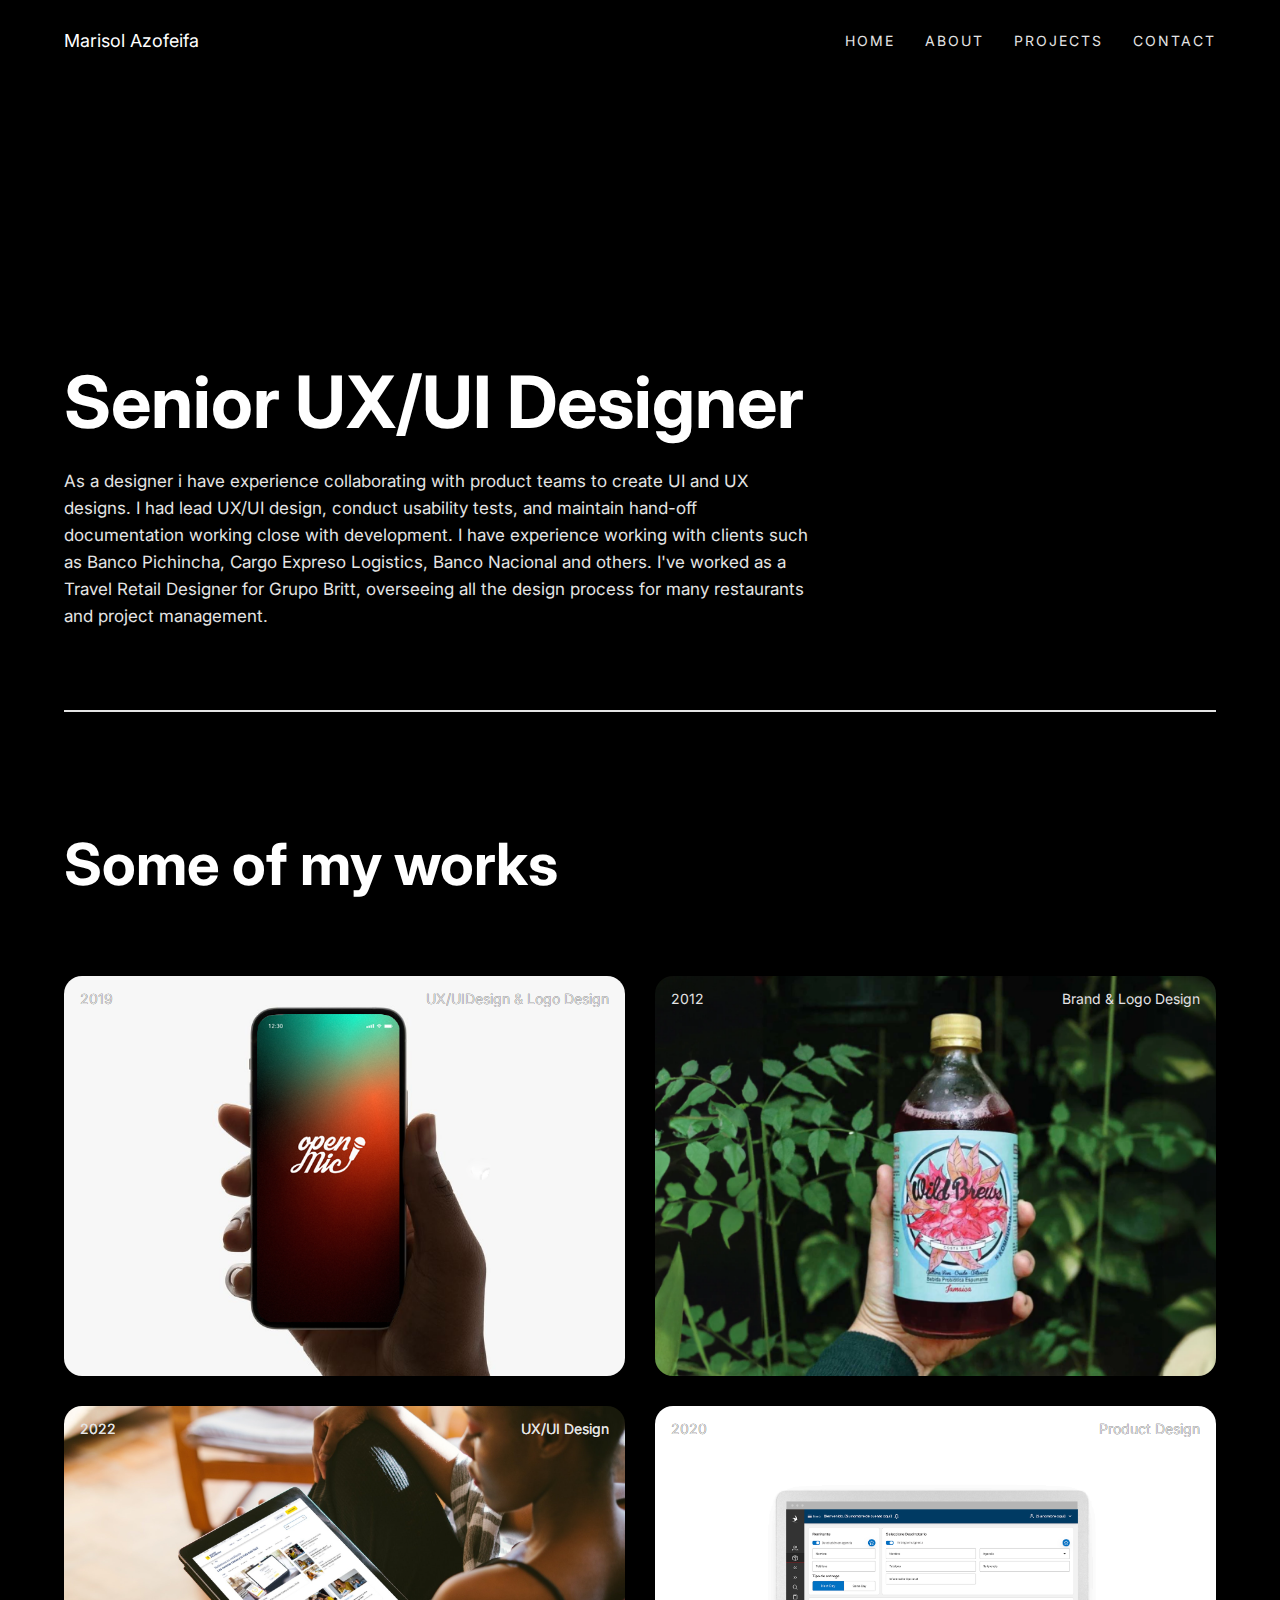
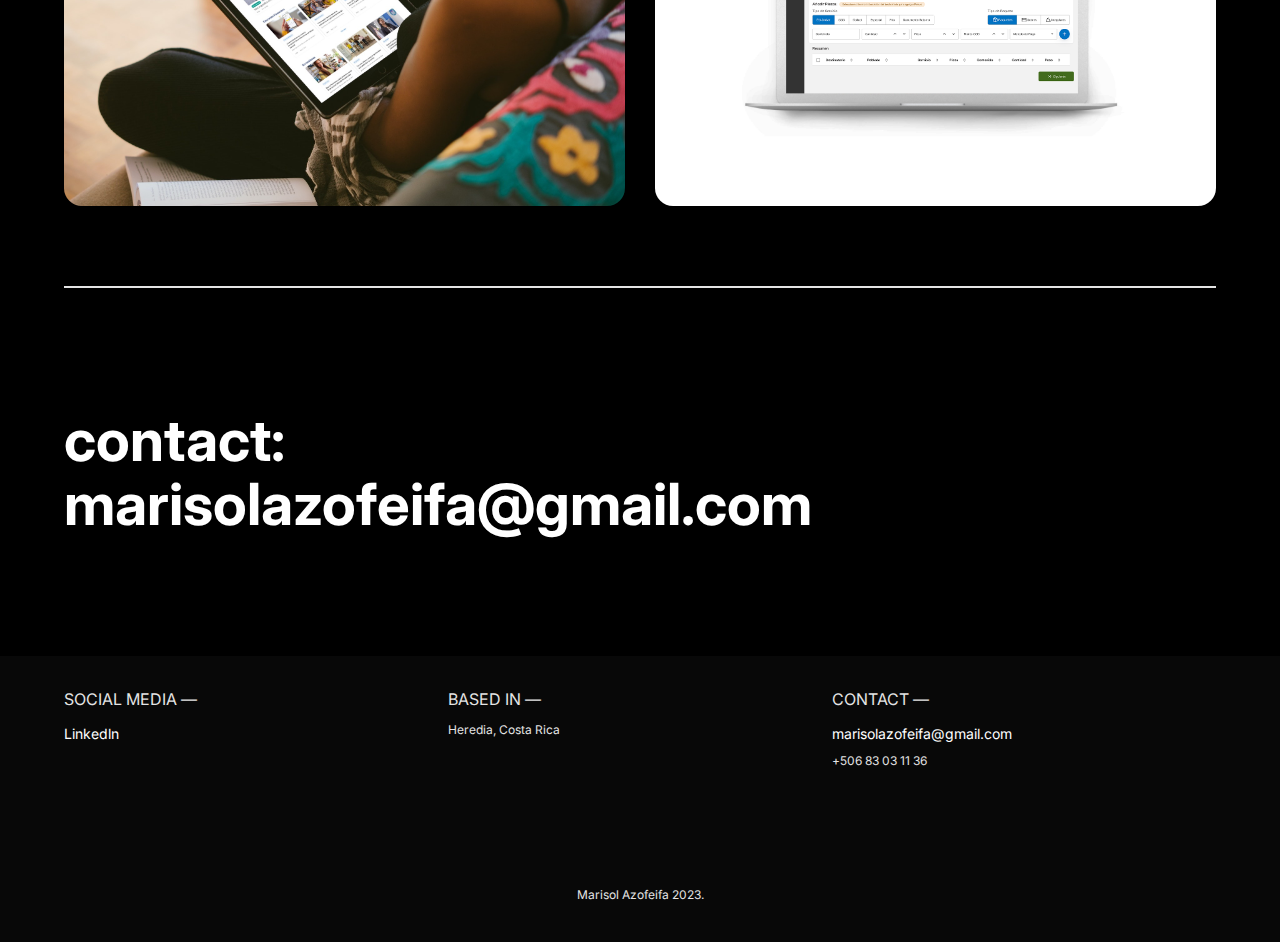
==== index.html @ 4236f593 "intro" ====
<!DOCTYPE html>
<html lang="en">
<head>
    <meta charset="UTF-8">
    <meta http-equiv="X-UA-Compatible" content="IE=edge">
    <meta name="viewport" content="width=device-width, initial-scale=1.0">
    <link rel="icon" type="image/x-icon" href="./img/icono.svg">
    <link rel="stylesheet" href="./styles/reset.css">
    <link rel="preconnect" href="https://fonts.googleapis.com">
    <link rel="preconnect" href="https://fonts.gstatic.com" crossorigin>
    <link href="https://fonts.googleapis.com/css2?family=Inter:wght@100;200;300;400;500;600;700&display=swap" rel="stylesheet">
    <link rel="stylesheet" href="./styles/animate.css">
    <link rel="stylesheet" href="./styles/style.css">
    <title>Marisol Azofeifa</title>
</head>
<body>
    <main class="container">
        <header>
            <nav class="navigation">
                <p>Marisol Azofeifa</p>
                <div>
                    <a href="" class="tarea">Inicio</a>
                    <a href="" class="tarea">CV</a>
                    <a href="" class="tarea">Proyectos</a>
                    <a href="" class="tarea">Contacto</a>
                    <a href="" class="cv">Home</a>
                    <a href="./about.html" class="cv">About</a>
                    <a href="./projects.html" class="cv">Projects</a>
                    <a href="#contacto" class="cv">Contact</a>
                    
                </div>
            </nav>
        </header>
        <div class="animate__animated animate__fadeInUp">
            <section class="presentation">
                <h1>Senior UX/UI Designer</h1>
                <p class="cv">As a designer i have experience collaborating with product teams to create UI and UX designs. I had lead UX/UI design, conduct usability tests, and maintain hand-off documentation working close with development. I have experience working with clients such as Banco Pichincha, Cargo Expreso Logistics, Banco Nacional and others. I've worked as a Travel Retail Designer for Grupo Britt, overseeing all the design process for many restaurants and project management. </p>
            </section>
            <section class="projects">
                <h2 class="sub-title cv">Some of my works</h2>
                <div class="gallery">
                    <!--OPEN MIC-->
                    <div class="c-project">
                        <a href="./projects/openmic.html" class="info-project">
                            <div class="over white">
                                <p>2019</p>
                                <p>UX/UIDesign & Logo Design</p>
                            </div>
                        </a>
                        <div class="default-project">
                            <div class="over">
                                <p>2019</p>
                                <p>UX/UIDesign & Logo Design</p>
                            </div>
                            <img loading="lazy" class="img" src="./img/openmic.png" alt="app stand up">
                        </div>
                    </div>
                    <!--WILD BREWS-->
                    <div class="c-project">
                        <a  href="./projects/wildbrews.html" class="info-project">
                            <div class="over white">
                                <p>2012</p>
                                <p>Brand & Logo Design</p>
                            </div>
                            <div>
                                
                            </div>
                        </a>
                        <div class="default-project">
                            <div class="over">
                                <p>2021</p>
                                <p>Brand & Logo Design</p>
                            </div>
                            <img loading="lazy" class="img" src="./img/wildbrews.png" alt="wildbrews">
                        </div>
                    </div>
                    <!--Banco-->
                    <div class="c-project">
                        <a href="./projects/banco.html" class="info-project">
                            <div class="over white">
                                <p>2022</p>
                                <p>UX/UI Design</p>
                            </div>
                            <div>
                            </div>
                        </a>
                        <div class="default-project">
                            <div class="over white">
                                <p>2022</p>
                                <p>UX/UI Design</p>
                            </div>
                            <img loading="lazy" class="img" src="./img/cover-pichi.jpg" alt="blog">
                        </div>
                    </div>
                    <!--CARGO-->
                    <div class="c-project">
                        <a href="./projects/cargo.html" class="info-project">
                            <div class="over white">
                                <p>2020</p>
                                <p>Product Design</p>
                            </div>
                            <div>
                            </div>
                        </a>
                        <div class="default-project">
                            <div class="over">
                                <p>2020</p>
                                <p>Product Design</p>
                            </div>
                            <img loading="lazy" class="img" src="./img/cargo-portada.png" alt="cargo">
                        </div>
                    </div>
                </div>
            </section>
            <section id="contacto"class="contact scroll-margin">
                <h2 class="sub-title cv">contact:</h2>
                <h2><a class="sub-title a-normal" href="mailto:marisolazofeifa@gmail.com">marisolazofeifa@gmail.com</a></h2></h2>
            </section>
        </div>
        
    </main>
    <footer>
        <section class="animate__animated animate__fadeIn grid-footer">
            <div class="footer-item">
                <h3 class="cv">Social Media —</h3>
                <h3 class="tarea">Redes Sociales—</h3>
                <a class="a-normal" href="https://www.linkedin.com/in/marisol-azofeifa/" target="_blank" >Linkedln</a>
            </div>
            <div class="footer-item">
                <h3 class="cv">Based In —</h3>
                <h3 class="tarea">Me encuentro en—</h3>
                <p>Heredia, Costa Rica</p>
            </div>
            <div class="footer-item">
                <h3 class="cv">Contact —</h3>
                <h3 class="tarea">Contacto—</h3>
                <a class="a-normal" href="mailto:marisolazofeifa@gmail.com">marisolazofeifa@gmail.com</a>
                <p>+506 83 03 11 36</p>
            </div>
        </section>
        <p class="caption">Marisol Azofeifa 2023.</p>
    </footer>
    
</body>
</html>
---- styles/style.css ----
:root{
    --background-animation: #000;
    --background-icon: rgb(255, 230, 0);
    --noventadegrees:'1.5deg';
    --color-background: #000;
    --color-text-primary: #FFF;
    --color-text-secondary: #e4e4e4;
    --color-gray: #0F0E0E;
    --color-dark-gray: #080808;
    --scale: 3; 
    --animate-duration: 1500ms;
    --gap-botton: 120px
    
}
html{
    scroll-padding-top: 0rem;
    scroll-behavior: smooth;
}

/* width, height, and background color for the scrollbar track */
::-webkit-scrollbar {
    width: 10px;
    height: 10px;
    background: var(--color-text-secondary);
  }
  
  /* color, width, and background color for the scrollbar thumb */
::-webkit-scrollbar-thumb {
    width: 10px;
    height: 10px;
    background: linear-gradient(180deg, #EF32D9 0%, #008C8A 100%);
    border-radius: 10px;
}


body{
    font-weight: 400;
    color: var(--color-text-primary);
    background: var(--color-background);
    font-size: 14px;
    line-height: 1.5;
    display: flex;
    flex-direction: column;
    justify-content: start;
    align-items: center;
    font-family: 'Inter', sans-serif;
}

.white{
    color: var(--color-text-secondary) !important;
}

.grid{
    display: flex;
    gap: 1rem;
}
.plus{
    display: flex;
    justify-content: center;
    align-items: center;
    height: calc(24px * var(--scale));
    width: calc(24px * var(--scale));
    background-color: var(--background-icon);
    border-radius: calc(24px * var(--scale));
    position: relative;
}
.plus-01{
    display: inherit;
    width: calc(16px * var(--scale));
    height: calc(2px * var(--scale));
    background-color: var(--background-animation);
    border-radius: calc(2px * var(--scale));
}
.plus-02{
    position: absolute;
    display: inherit;
    width:  calc(2px * var(--scale));
    height: calc(16px * var(--scale));
    background-color: var(--background-animation);
    border-radius: calc(2px * var(--scale));
}
.plus:hover{
    animation: plus-to-x 100ms ease-in 0s 1 alternate  forwards;
}
@keyframes plus-to-x {
    from {
        transform: rotate(0deg);
    }
    to {
        transform: rotate(45deg)
    }
}

.x{
    display: flex;
    justify-content: center;
    align-items: center;
    height: calc(24px * var(--scale));
    width: calc(24px * var(--scale));
    background-color: var(--background-icon);
    border-radius: calc(24px * var(--scale));
    position: relative;
}
.x-01{
    display: inherit;
    width: calc(16px * var(--scale));
    height: calc(2px * var(--scale));
    background-color: var(--background-animation);
    border-radius: calc(2px * var(--scale));
    transform: rotate(45deg)
}
.x-02{
    position: absolute;
    display: inherit;
    width:  calc(2px * var(--scale));
    height: calc(16px * var(--scale));
    background-color: var(--background-animation);
    border-radius: calc(2px * var(--scale));
    transform: rotate(45deg)
}
.x:hover{
    animation: x-to-plus 100ms ease-in 0s 1 alternate  forwards;
}
@keyframes x-to-plus {
    from {
        transform: rotate(0deg);
    }
    to {
        transform: rotate(45deg)
    }
}

.menu{
    display: flex;
    justify-content: center;
    align-items: center;
    flex-direction: column;
    gap:calc(2px * var(--scale)) ;
    height: calc(24px * var(--scale));
    width: calc(24px * var(--scale));
    background-color: var(--background-icon);
    border-radius: calc(24px * var(--scale));
    position: relative;
}

.menu span{
    display: inherit;
    width: calc(16px * var(--scale));
    height: calc(2px * var(--scale));
    background-color: var(--background-animation);
    border-radius: calc(2px * var(--scale));
}

.menu:hover{
    animation: menu 100ms ease-in 0s 1 alternate  forwards;
}


@keyframes menu {
    from {
        transform: rotate(0deg);
    }
    to {
        transform: rotate(45deg)
    }
}


.container{
    max-width: 1300px;
    width: 95%;
    display: flex;
    justify-content: center;
    flex-direction: column;
}

.navigation{
    display: flex;
    justify-content: space-between;
    height: 82px;
    align-items: center;
}

.navigation p{
    font-size: 18px;
    line-height: 18px;
}
.navigation div {
    display: flex;
    gap: 30px;
    justify-content: end;
}

.navigation div a{
    font-size: 14px;
    line-height: 14px;
    letter-spacing: 2px;
    text-transform: uppercase;
    color: var(--color-text-secondary);
    text-decoration: none;
}

.navigation div a:hover {
    animation: pulse; /* referring directly to the animation's @keyframe declaration */
    animation-duration: 2s; /* don't forget to set a duration! */
}

.presentation{
    height: 70vh;
    border-bottom: 2px solid var(--color-text-secondary);
    display: flex;
    justify-content: flex-end;
    flex-direction: column;
    gap: 30px;
}

.presentation h1{
    font-weight: 700;
    font-size: 72px;
    line-height: 72px;
}

.presentation h3{
    font-weight: 700;
    font-size: 36px;
    line-height: 36px;
}



.presentation p {
    font-weight: 400;
    font-size: 17px;
    line-height: 27px;
    color: var(--color-text-secondary);
    padding-bottom: 80px;
    max-width: 750px;
}

.sub-title{
    font-weight: 700;
    font-size: 58px;
    line-height: 64px;
    max-width: 700px;
    margin-top: var(--gap-botton);
}

.gallery{
    padding: 80px 0;
    display: grid;
    grid-template-columns: 1fr 1fr;
    gap: 30px;
    width: 100%;
}

.gallery div{
    height: 400px;
    width: 100%;
    border-radius: 18px;
}

.projects{
    border-bottom: 2px solid var(--color-text-secondary);
}

.c-project{
    position: relative;
    overflow: hidden;
}

.c-project div{
    position: absolute;
    width: 100%;
    height: 100%;
}

.c-project a{
    position: absolute;
    width: 100%;
    height: 100%;
}

.info-project{
    z-index: 2;
    position: relative;
}


.c-project:hover .info-project{
    z-index: 2;
    animation: view-overlay 400ms ease-in-out 0s 1 alternate forwards;
    background-blend-mode: multiply;
    cursor: pointer;
    color: var(--color-text-secondary) !important;
}

@keyframes view-overlay {
    from {
        visibility: hidden;
    }
    0%{
        background-color:rgba(139, 139, 139, 0.9);
      
    }
    50%{
        background-color: rgba(134, 134, 134, 0.76);
      
    }
    100%{
        background-color: rgba(21, 21, 21, 0.76);
      
    }
    to {
        visibility: visible;
      
    }
}

.default-project{
    position: relative;
}
.over{
    position: absolute;
    z-index: 1;
    color: var(--color-gray);
    display: flex;
    width: 100%;
    justify-content: space-between;
    padding: 16px;
    font-size: 14px;
    line-height: 14px;
}



.img{
    object-fit: cover;
    height: 100%;
    width: 100%;
}

footer{
    width: 100%;
    display: flex;
    justify-content: center;
    align-items: center;
    flex-direction: column;
    background-color: var(--color-dark-gray);
    color: var(--color-text-secondary);
}

.grid-footer{
    padding-top: 30px;
    display: grid;
    grid-template-columns: 1fr 1fr 1fr;
    width: 100%;
    max-width: 1300px;
    width: 90%;
    padding-bottom: var(--gap-botton);
}

.grid-footer h3{
    font-weight: 400;
    font-size: 16px;
    line-height: 27px;
    text-transform: uppercase;
}

.grid-footer p{
    font-weight: 400;
    font-size: 12px;
    line-height: 14px;
}

.caption{
    font-weight: 400;
    font-size: 12px;
    line-height: 14px;
    padding-bottom: 40px;
}

.contact{
    padding-bottom: var(--gap-botton);
}

.footer-item{
    display: flex;
    flex-direction: column;
    gap: 10px;
}

.cv{
    display: flex;
}
.tarea{
    display: none;
}

.presentation-about{
    height: auto;
}
.presentation-about h1{
    padding-top: 30px;
}

/* Utils */

.color-blue {
    color: var(--color-accent);
}

.pb-20 {
    padding-bottom: 20px !important;
}
.mt-10 {
    margin-top: 10px;
}
.mt-40 {
    margin-top: 40px;
}
.mt-80 {
    margin-top: 80px;
}
.mb-120 {
    margin-bottom: 100px;
}
.mb-40 {
    margin-bottom: 40px;
}
.p-absolute{
    position: absolute;
}
.p-fixed{
    position: fixed;
}


.about-me p span{
    font-weight: 500;
    font-size: 2.4rem;
    line-height: 3.6rem;
}

.scroll-margin{
    scroll-margin-block-start: 6rem;
}

.container {
    width: 90%;
    max-width: 130rem;
    position: relative;
    display: flex;
}

.content{
    margin-left: 25rem;
}

.layout{
    display: grid;
    grid-template-columns: 1fr 3fr;
}
.menu{
    display: flex;
    flex-direction: column;
}

.menu a {
    font-weight: 500;
    letter-spacing: -0.08rem;
    text-decoration: none;
    color: var(--color-disable);
}

.menu a:hover {
    color: var(--color-almostWhite);
}

.menu a:focus {
    color: var(--color-accent);
    
}

.headline-1{
    font-family: 'Archivo';
    font-style: normal;
    font-weight: 900;
    font-size: 4.8rem;
    line-height: 1.1;
    letter-spacing: -0.08rem;
}

.grid-preview{
    display: grid;
    grid-template-columns: 1fr 1fr;
    gap: 1rem;
}

.grid-preview div {
    overflow: hidden;
    height: 36rem;
}
.grid-preview div img {
    object-fit: cover;
    height: 100%;
    width: 100%;
}

.grid-cv{
    display: grid;
    grid-template-columns: 1fr 3fr;
    gap: 1rem;
}

.description p,ul li {
    font-style: normal;
    font-weight: 500;
    font-size: 16px;
    line-height: 1.5;
    color: var(--color-text-secondary);
    max-width: 600px;
}

#cv{
    padding-bottom: var(--gap-botton);
}
.arrow{
    width: 100%;
    display: flex;
    justify-content: space-between;
    align-items: center;
}

.arrow h2{
    margin: 0 !important;
}

.arrow a img{
    object-fit: contain;
}
.arrow a{
    position: fixed;
    right: 100px;
}

.fija{
    width: 100%;
    display: flex;
    justify-content: flex-end;
    align-items: center;
    padding-bottom: 60px;
}

.fija h2{
    margin: 0 !important;
}

.fija a img{
    object-fit: contain;
}
.fija a{
    right: 100px;
}

.width-85{
    width: 85%;
    padding: 0 0 80px;
    border-bottom: none ;
}

.color a{
    background-color: #1d1d1d;
    padding: 10px;
    border-radius: 40px;
    width: 50px;
    right: 50px;
}


.parallax {
    height: 500px;
    background-attachment: fixed;
    background-position: center;
    background-repeat: no-repeat;
    background-size: cover;
}
.p-open {background-image: url('../img/smartmock.png'); height: 700px;}
.p-cargo {background-image: url('../img/cargo-portada.png'); height: 550px;}
.p-cargo2 {background-image: url('../img/Preimpreso.jpg'); height: 550px;}
.p-about {background-image: url('../img/dibujo01.jpg'); height: 550px;}
.p-about2 {background-image: url('../img/pintura.jpg'); height: 550px;}
.p-banru {background-image: url('../img/banrural02.png'); height: 550px;}
.p-wild {background-image: url('../img/wildbrews.png');}
.p-banco{ background-image: url('../img/Blog.png');}
.p-arch{ background-image: url('../img/arqui07.png');}
.p-ecom1{ background-image: url('../img/ecomparallax.png');}
.p-ecom2{ background-image: url('../img/arqui07.png');}

.pdf{
    display: flex;
    gap: 30px;
}
.pdf button{
    border-radius: 50px;
    padding: 0 30px;
    border: 4px solid;
    background-color: var(--color-gray);
    color: var(--color-text-primary);
    font-size: 12px;
}
.pdf:hover button:hover{
    background-color: var(--color-background); 
    cursor: pointer;
}
.content {
    position: relative;
    z-index: 1;
    top: 50%;
    transform: translateY(-50%);
    text-align: center;
}

.a-normal{
    text-decoration: none;
    color: var(--color-text-primary);
}
.a-normal:hover{
    text-decoration: none;
    color: var(--color-text-secondary);
}

.img-landing{
    width: 100%;
    height: 600px;
    overflow: scroll;
}

.img-landing img{
    width: 100%;
}

.img-landing-2{
    width: 100%;
}

.img-landing-2 img{
    width: 100%;
}

.demo{
    padding: 20px 0;
    font-size: 14px
}
@media screen and (max-width: 1050px) {
    .sub-title{
      font-size: 50px;
      line-height: 1.2;
    }
    .c-project{
        height: 300px !important;
    }
    .presentation h1{
        font-size: 60px;
        line-height: 60px;
    }
    :root{
        --gap-botton: 60px  
    }
    .arrow a{
        height: 50px;
        width: 50px;
        right: 50px;
    }
    .description p,ul li {
        max-width: 450px;
    }
    .parallax {
        height: 300px;
    }
    
  }
@media screen and (max-width: 750px) {
    .sub-title{
        font-size: 30px;
        line-height: 1.2;
    }
    .grid-footer{
        grid-template-columns: 1fr ;
    }
    .gallery{
        grid-template-columns: 1fr ;
    }
    .c-project{
        height: 250px !important;
    }
    .presentation h1{
        font-size: 40px;
        line-height: 40px;
    }
    .grid-cv{
        grid-template-columns: 1fr ;
    }
    .arrow a{
        height: 30px;
        width: 30px;
        right: 50px;
        display: none;
    }
    .description p,ul li {
        max-width: 300px;
    }
    .navigation{
        flex-direction: column;
        justify-content: center;
        gap: 10px;
    }
    .navigation div{
        gap: 5px;
    }
    .navigation div a{
        font-size: 12px;
        
    }
    .presentation{
        height: 100%;
    }
    .width-85 {
        width: 100%;
    }
    .mt-80{
        margin-top: 40px;
    }

}
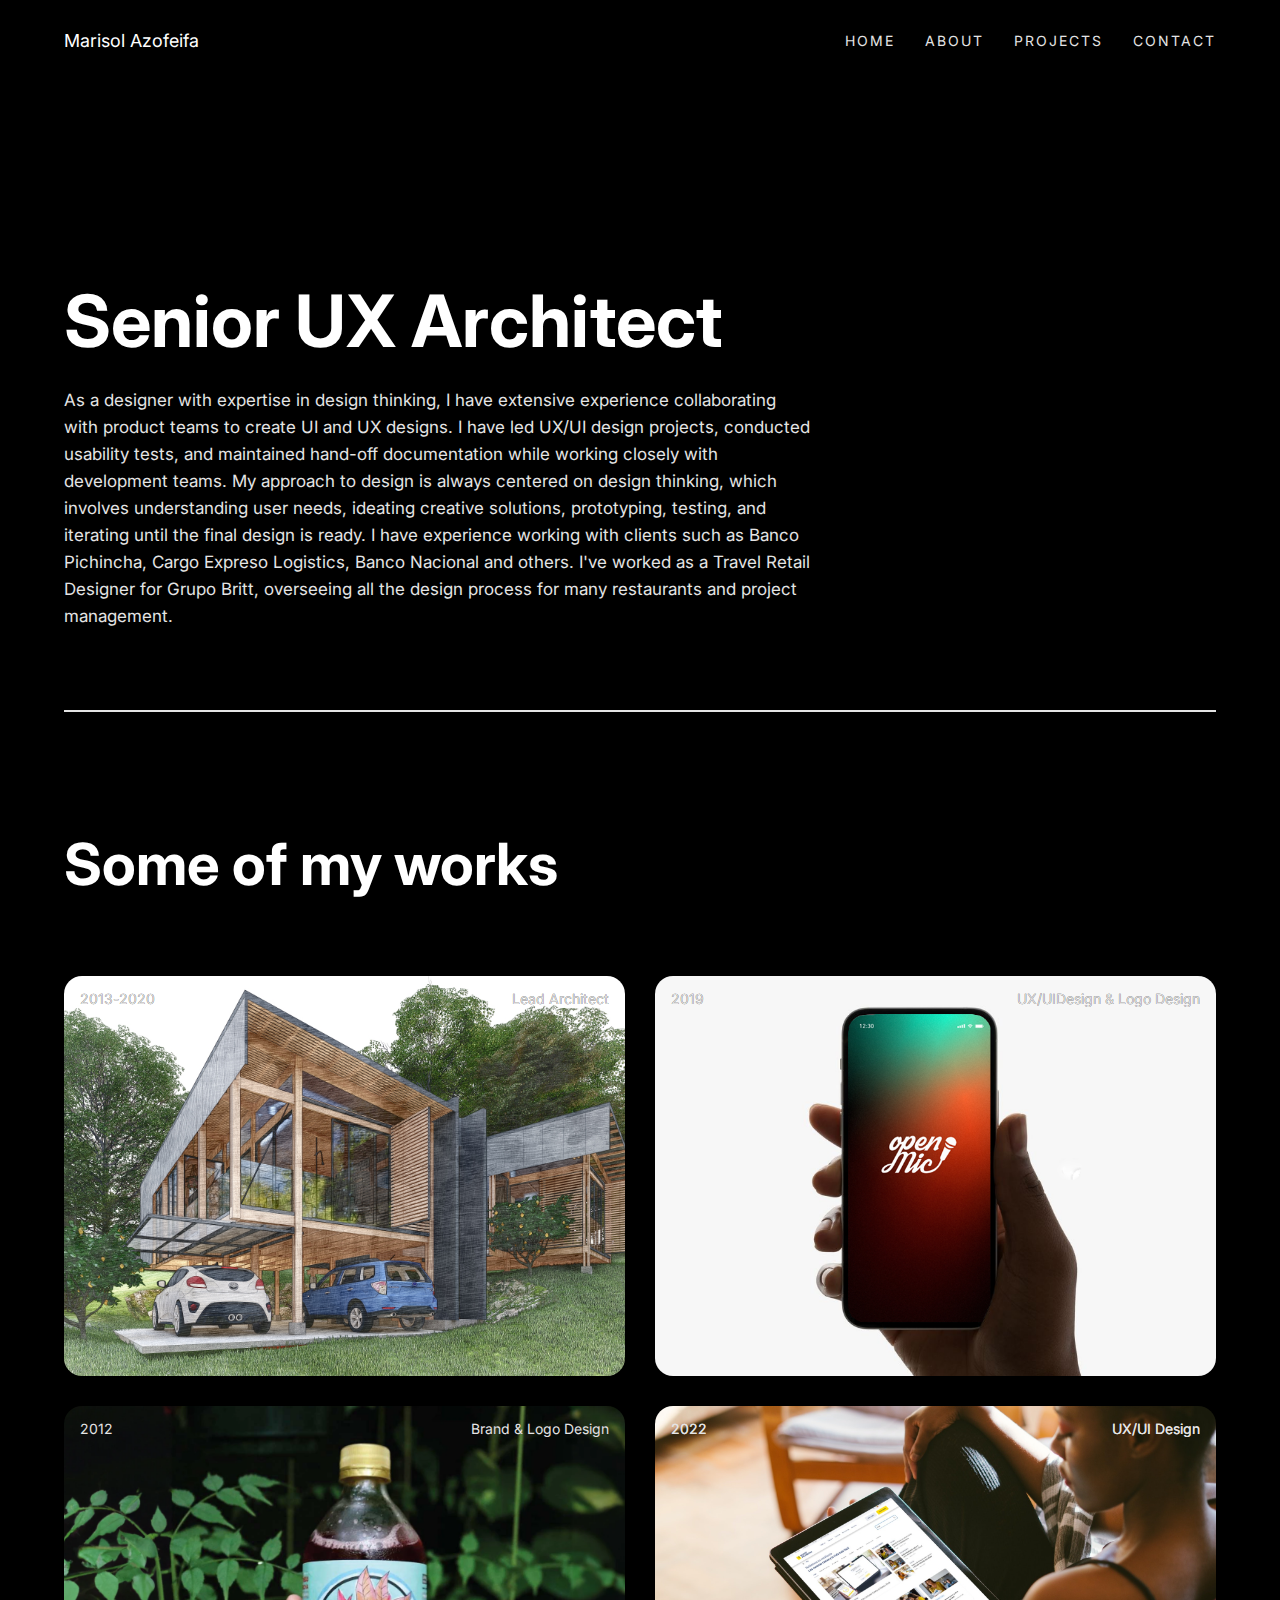
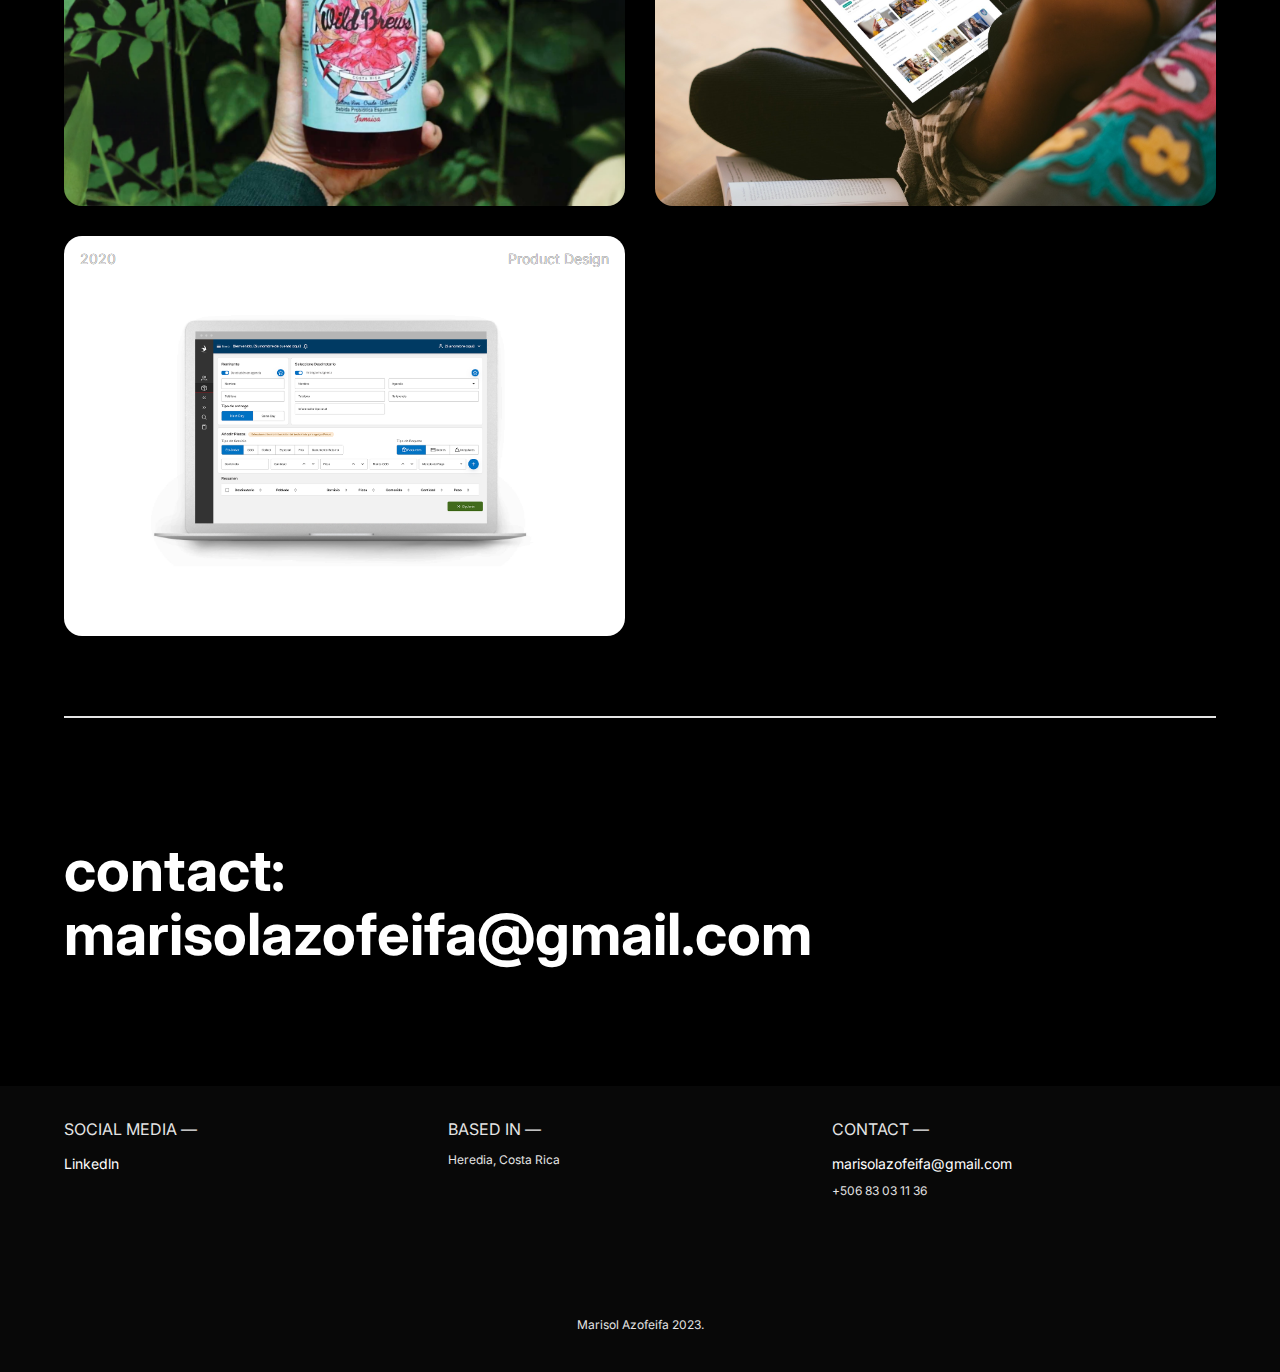
==== commit caeecb49: "cambio residencial" ====
--- a/index.html
+++ b/index.html
@@ -33,12 +33,28 @@
         </header>
         <div class="animate__animated animate__fadeInUp">
             <section class="presentation">
-                <h1>Senior UX/UI Designer</h1>
-                <p class="cv">As a designer i have experience collaborating with product teams to create UI and UX designs. I had lead UX/UI design, conduct usability tests, and maintain hand-off documentation working close with development. I have experience working with clients such as Banco Pichincha, Cargo Expreso Logistics, Banco Nacional and others. I've worked as a Travel Retail Designer for Grupo Britt, overseeing all the design process for many restaurants and project management. </p>
+                <h1>Senior UX Architect</h1>
+                <p class="cv">As a designer with expertise in design thinking, I have extensive experience collaborating with product teams to create UI and UX designs. I have led UX/UI design projects, conducted usability tests, and maintained hand-off documentation while working closely with development teams. My approach to design is always centered on design thinking, which involves understanding user needs, ideating creative solutions, prototyping, testing, and iterating until the final design is ready. I have experience working with clients such as Banco Pichincha, Cargo Expreso Logistics, Banco Nacional and others. I've worked as a Travel Retail Designer for Grupo Britt, overseeing all the design process for many restaurants and project management. </p>
             </section>
             <section class="projects">
                 <h2 class="sub-title cv">Some of my works</h2>
                 <div class="gallery">
+                    <!--Residential -->
+                         <div class="c-project">
+                            <a href="./projects/residential.html" class="info-project">
+                                <div class="over white">
+                                    <p>2013-2020</p>
+                                    <p>Lead Architect</p>
+                                </div>
+                            </a>
+                            <div class="default-project">
+                                <div class="over">
+                                    <p>2013-2020</p>
+                                    <p>Lead Architect</p>
+                                </div>
+                                <img loading="lazy" class="img" src="./img/residencial/05.jpg" alt="app stand up">
+                            </div>
+                        </div>
                     <!--OPEN MIC-->
                     <div class="c-project">
                         <a href="./projects/openmic.html" class="info-project">
--- a/styles/style.css
+++ b/styles/style.css
@@ -585,6 +585,7 @@
     background-size: cover;
 }
 .p-open {background-image: url('../img/smartmock.png'); height: 700px;}
+.p-residential {background-image: url('../img/residencial/05.jpg'); height: 700px;}
 .p-cargo {background-image: url('../img/cargo-portada.png'); height: 550px;}
 .p-cargo2 {background-image: url('../img/Preimpreso.jpg'); height: 550px;}
 .p-about {background-image: url('../img/dibujo01.jpg'); height: 550px;}
@@ -732,4 +733,59 @@
     }
 
 }
-  +  
+
+.gallery {
+    display: grid;
+    grid-template-columns: 1fr 1fr;
+    gap: 30px;
+  }
+  
+  .gallery-item {
+    position: relative;
+    margin: 10px;
+    overflow: hidden;
+    width: 300px;
+    height: 400px !important ;
+  }
+  
+  .gallery-item img {
+    width: 100%;
+    height: 100%;
+    object-fit: cover;
+  }
+  
+  .gallery-item-overlay {
+    position: absolute;
+    bottom: 0;
+    left: 0;
+    width: 100%;
+    height: 50%;
+    background-color: rgba(0, 0, 0, 0.7);
+    color: #fff;
+    display: flex;
+    flex-direction: column;
+    justify-content: center;
+    align-items: center;
+    opacity: 0;
+    transition: opacity 0.3s ease;
+  }
+  
+  .gallery-item:hover .gallery-item-overlay {
+    opacity: 1;
+  }
+  
+  .gallery-item-overlay h3 {
+    font-size: 20px;
+    margin-bottom: 10px;
+  }
+  
+
+  @media screen and (max-width: 950px) {
+    .gallery {
+        display: grid;
+        grid-template-columns: 1fr;
+        gap: 30px;
+      }
+
+}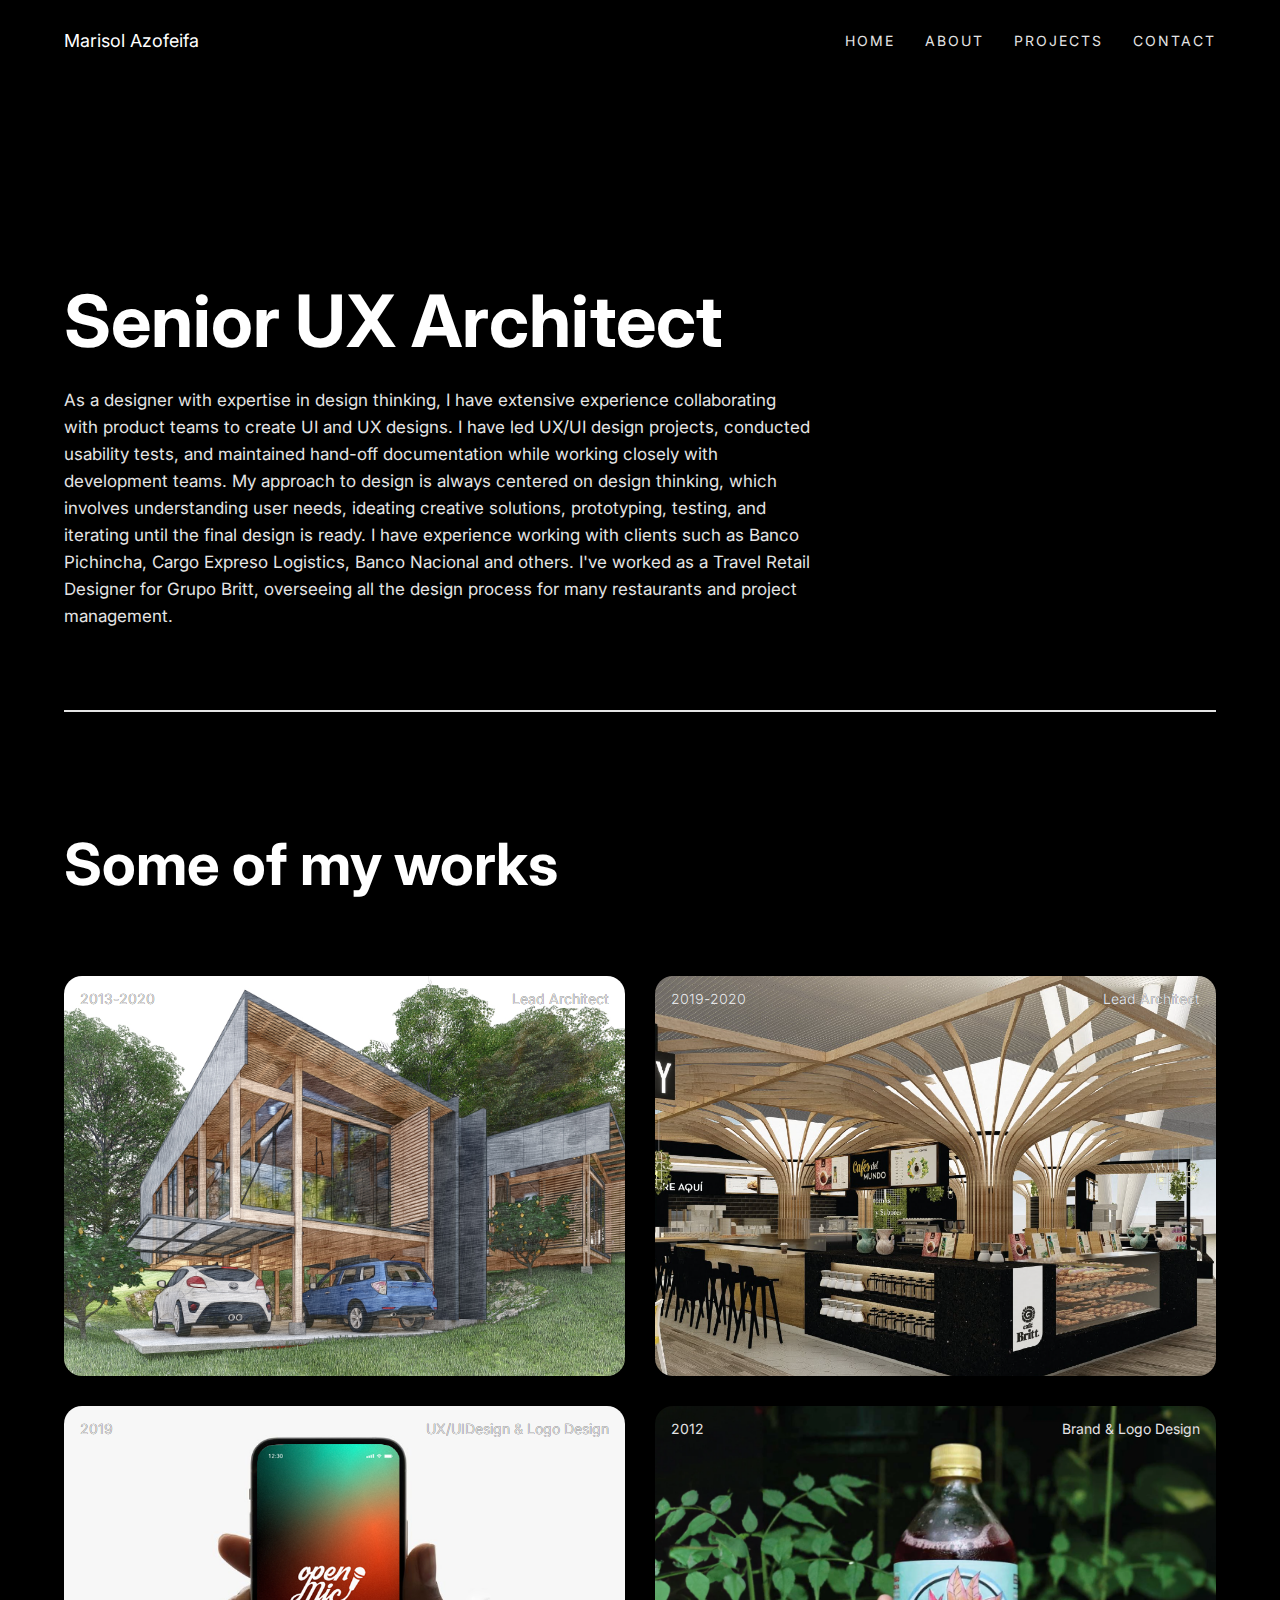
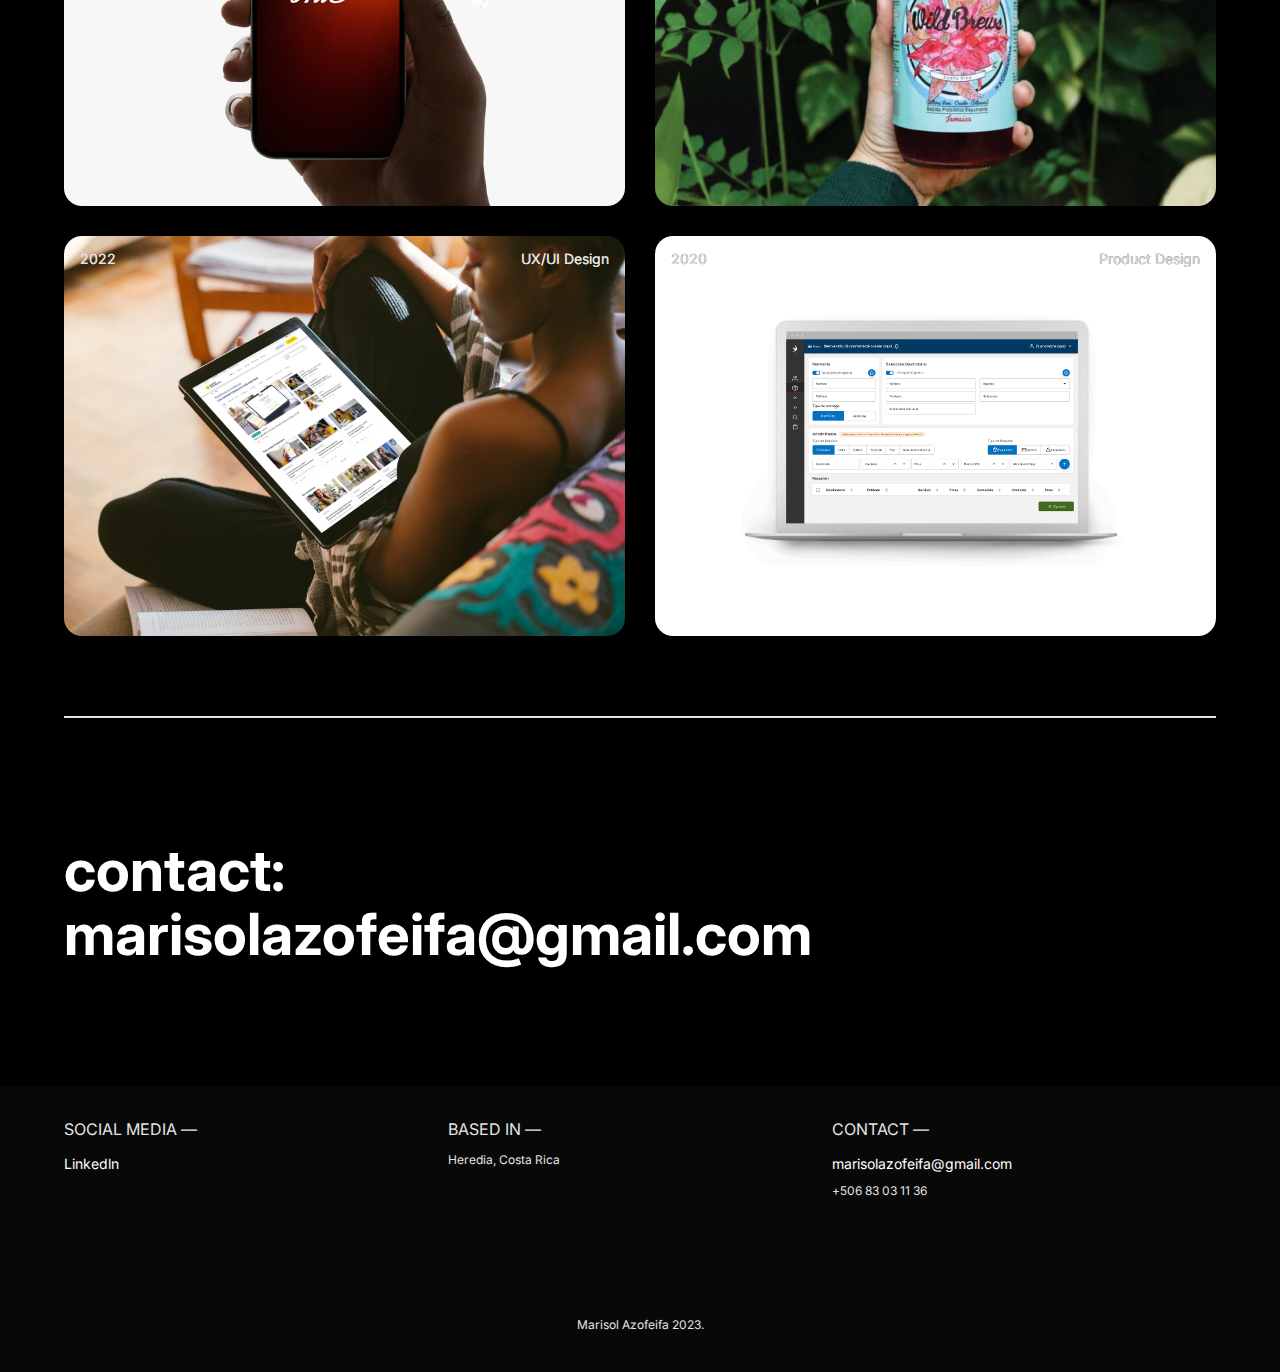
==== commit 551dc937: "arqui" ====
--- a/index.html
+++ b/index.html
@@ -55,6 +55,24 @@
                                 <img loading="lazy" class="img" src="./img/residencial/05.jpg" alt="app stand up">
                             </div>
                         </div>
+                        <!--F&B -->
+                        <div class="c-project">
+                            <a href="./projects/food.html" class="info-project">
+                                <div class="over white">
+                                    <p>2019-2020</p>
+                                    <p>Lead Architect</p>
+                                </div>
+                            </a>
+                            <div class="default-project">
+                                <div class="over">
+                                    <p>2019-2020</p>
+                                    <p>Lead Architect</p>
+                                </div>
+                                <img loading="lazy" class="img" src="./img/f-b/01.png" alt="app stand up">
+                            </div>
+                        </div>
+
+                    
                     <!--OPEN MIC-->
                     <div class="c-project">
                         <a href="./projects/openmic.html" class="info-project">
--- a/styles/style.css
+++ b/styles/style.css
@@ -586,6 +586,7 @@
 }
 .p-open {background-image: url('../img/smartmock.png'); height: 700px;}
 .p-residential {background-image: url('../img/residencial/05.jpg'); height: 700px;}
+.p-food {background-image: url('../img/f-b/02.png'); height: 700px;}
 .p-cargo {background-image: url('../img/cargo-portada.png'); height: 550px;}
 .p-cargo2 {background-image: url('../img/Preimpreso.jpg'); height: 550px;}
 .p-about {background-image: url('../img/dibujo01.jpg'); height: 550px;}
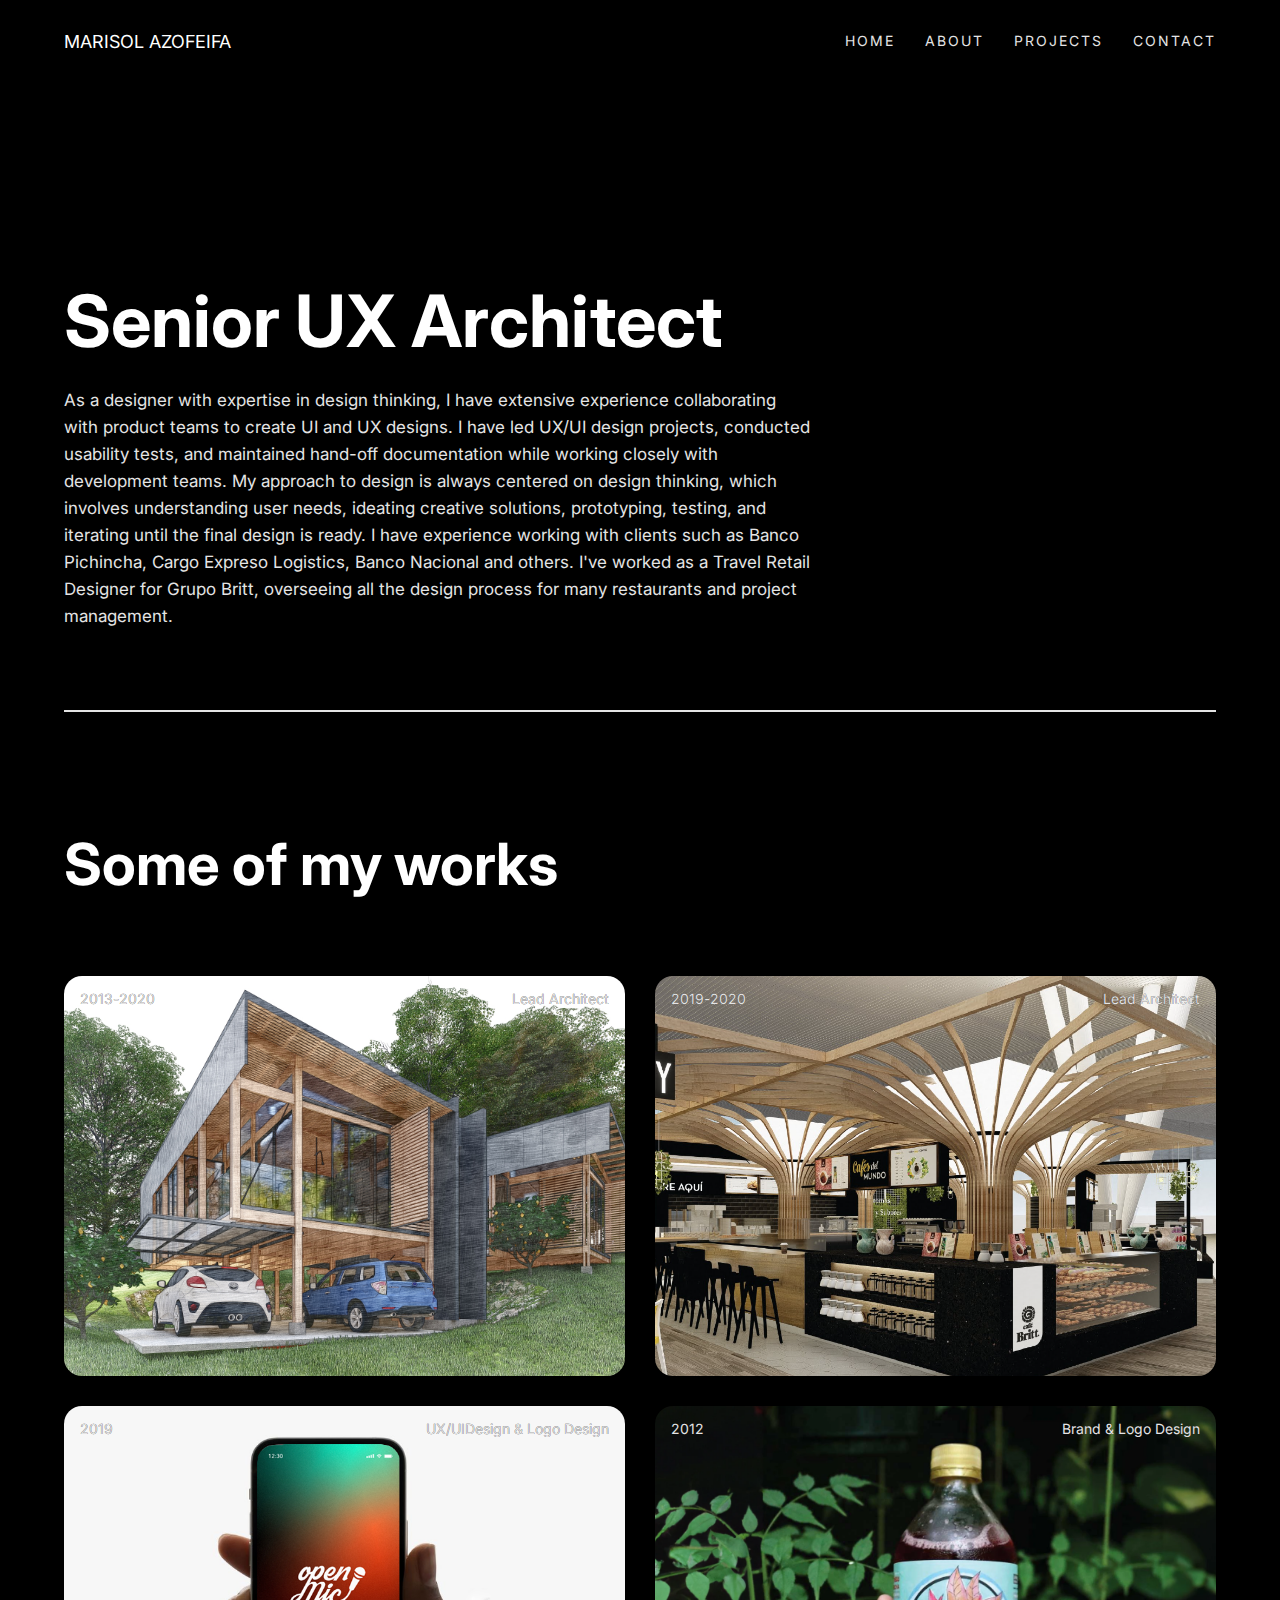
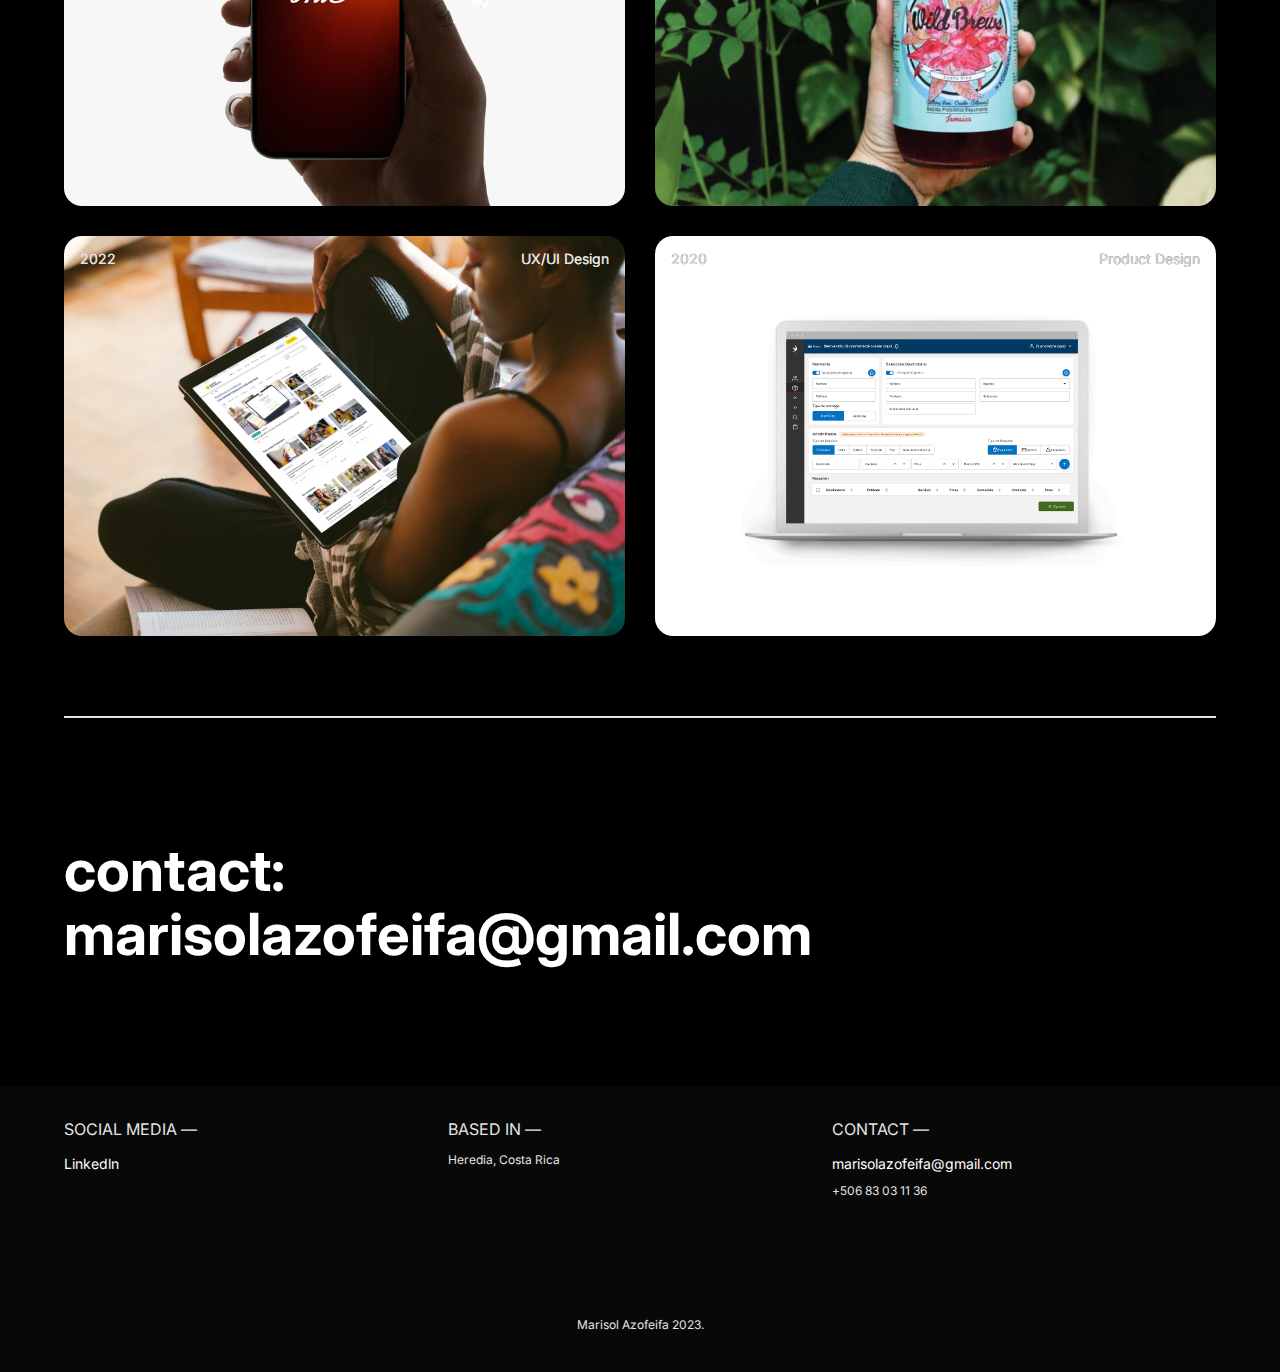
==== commit a424c546: "ARQUI" ====
--- a/index.html
+++ b/index.html
@@ -17,12 +17,8 @@
     <main class="container">
         <header>
             <nav class="navigation">
-                <p>Marisol Azofeifa</p>
+                <a href="./index.html" class="logo-mio">Marisol Azofeifa</a>
                 <div>
-                    <a href="" class="tarea">Inicio</a>
-                    <a href="" class="tarea">CV</a>
-                    <a href="" class="tarea">Proyectos</a>
-                    <a href="" class="tarea">Contacto</a>
                     <a href="" class="cv">Home</a>
                     <a href="./about.html" class="cv">About</a>
                     <a href="./projects.html" class="cv">Projects</a>
--- a/styles/style.css
+++ b/styles/style.css
@@ -789,4 +789,11 @@
         gap: 30px;
       }
 
+}
+
+.logo-mio{
+    color: var(--color-text-primary);
+    text-decoration: none;
+    font-size: 18px;
+    text-transform: uppercase;
 }